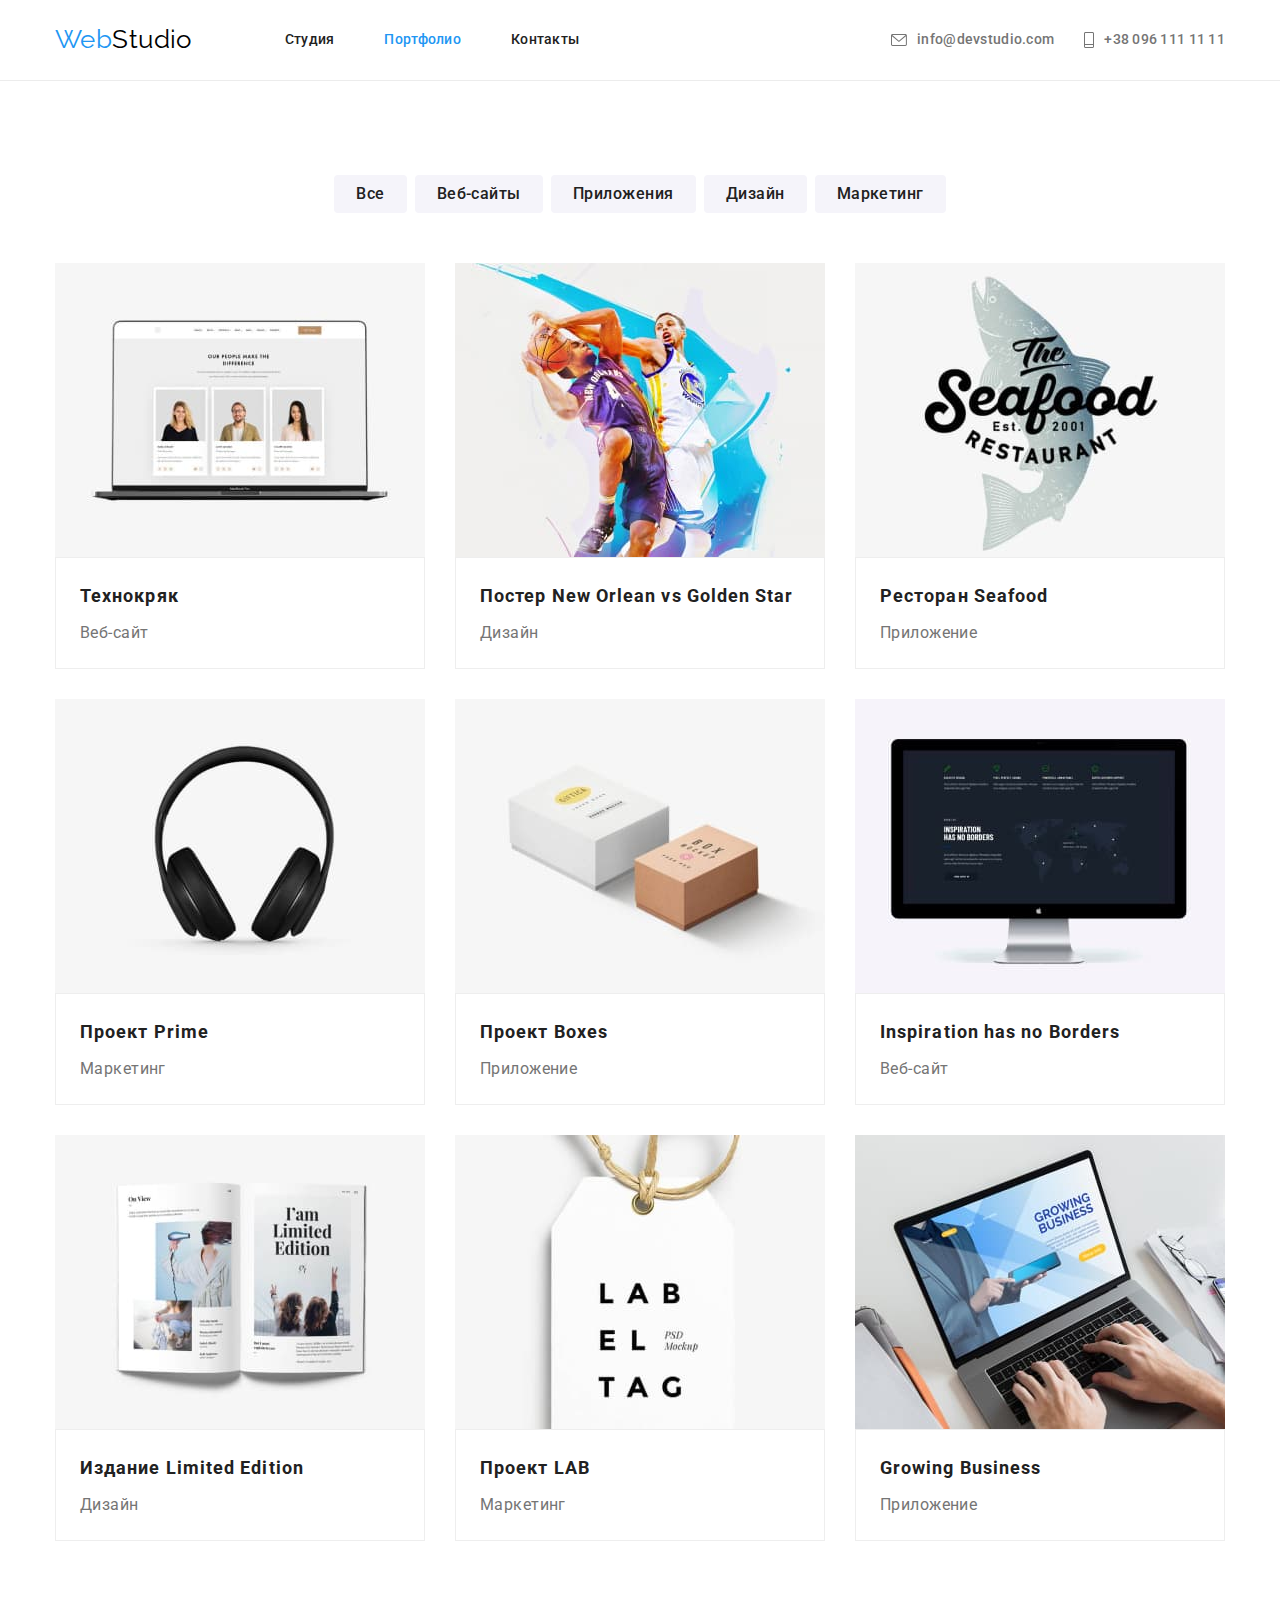
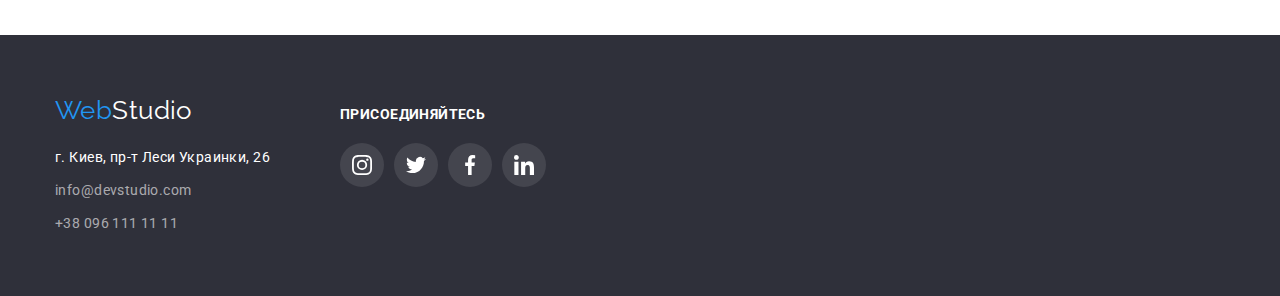
==== portfolio.html @ 13ee83a4 "copied project 4" ====
<!DOCTYPE html>
<html lang="ru">

<head>
    <meta charset="UTF-8">
    <meta http-equiv="X-UA-Compatible" content="IE=edge">
    <meta name="viewport" content="width=device-width, initial-scale=1.0">
    <title>Portfolio</title>
    <style>
        @import url('https://fonts.googleapis.com/css2?family=Raleway:wght@700&family=Roboto:wght@400;500;700;900&display=swap');
    </style>
    <link rel="stylesheet" href="https://cdnjs.cloudflare.com/ajax/libs/modern-normalize/1.1.0/modern-normalize.min.css">
    <link rel="stylesheet" href="./css/styles.css">
</head>

<body>
    <!-- Заголовок-->
    <header class="header">
        <div class="container header-container">
            <nav class="nav">
                <div class="logo-link">
                    <a class="link logo" href="./index.html"> Web<span class="logo-black">Studio</span></a>
                </div>
                <ul class="list header-pages">
                    <li class="item"> <a class="link" href="./index.html">Студия</a> </li>
                    <li class="item"> <a class="link active-page" href="./portfolio.html">Портфолио</a> </li>
                    <li class="item"> <a class="link" href="#">Контакты</a> </li>
                </ul>
            </nav>
            <ul class="list header-contacts">
                <li class="item"> <a class="link" href="mailto:info@devstudio.com">
                    <svg class="icon-contacts" width="16" height="12"><use href="./image/symbol-defs.svg#icon-envelope"></use>
                    </svg>info@devstudio.com</a></li>
                <li class="item"> <a class="link" href="tel:+380961111111">
                    <svg class="icon-contacts" width="10" height="16"><use href="./image/symbol-defs.svg#icon-phone"></use></svg>
                    +38 096 111 11 11</a> </li>
            </ul>
        </div>
    </header>

    <!-- Фильтр услуг -->
    <main>
        <section class="section">            
            <div class="container">
                <h1 class="visually-hidden">Фильтр услуг</h1>
                <ul class="list button-set">
                    <li class="item"><button type="button" class="button button-portfolio">Все</button></li>
                    <li class="item"><button type="button" class="button button-portfolio">Веб-сайты</button></li>
                    <li class="item"><button type="button" class="button button-portfolio">Приложения</button></li>
                    <li class="item"><button type="button" class="button button-portfolio">Дизайн</button></li>
                    <li class="item"><button type="button" class="button button-portfolio">Маркетинг</button></li>
                </ul>
                <ul class="list service-list card-set">
                    <li class="item">
                        <a class="link service-link" href="#" target="_blank" rel="noopener noreferrer nofollow">
                            <img src="./image/portfolio/2_1.jpg" alt="Веб-сайт Технокряк" width="370" height="294">
                            <div class="border-card">
                                <h2 class="service-title">Технокряк</h2>
                                <p class="service-description">Веб-сайт</p>
                            </div>
                        </a>
                    </li>
                    <li class="item">
                        <a class="link service-link" href="#" target="_blank" rel="noopener noreferrer nofollow">
                            <img src="./image/portfolio/2_2.jpg" alt="Дизайн постера" width="370" height="294">
                            <div class="border-card">
                                <h2 class="service-title">Постер New Orlean vs Golden Star</h2>
                                <p class="service-description">Дизайн</p>
                            </div>
                        </a>
                    </li>
                    <li class="item">
                        <a class="link service-link" href="#" target="_blank" rel="noopener noreferrer nofollow">
                            <img src="./image/portfolio/2_3.jpg" alt="Приложение Seafood" width="370" height="294">
                            <div class="border-card">
                                <h2 class="service-title">Ресторан Seafood</h2>
                                <p class="service-description">Приложение</p>
                            </div>
                        </a>
                    </li>
                    <li class="item">
                        <a class="link service-link" href="#" target="_blank" rel="noopener noreferrer nofollow">
                            <img src="./image/portfolio/2_4.jpg" alt="Проект Prime" width="370" height="294">
                            <div class="border-card">
                                <h2 class="service-title">Проект Prime</h2>
                                <p class="service-description">Маркетинг</p>
                            </div>
                        </a>
                    </li>
                    <li class="item">
                        <a class="link service-link" href="#" target="_blank" rel="noopener noreferrer nofollow">
                            <img src="./image/portfolio/2_5.jpg" alt="Приложение Boxes" width="370" height="294">
                            <div class="border-card">
                                <h2 class="service-title">Проект Boxes</h2>
                                <p class="service-description">Приложение</p>
                            </div>
                        </a>
                    </li>
                    <li class="item">
                        <a class="link service-link" href="#" target="_blank" rel="noopener noreferrer nofollow">
                            <img src="./image/portfolio/2_6.jpg" alt="Веб-сайт Inspiration has no Borders" width="370" height="294">
                            <div class="border-card">
                                <h2 class="service-title">Inspiration has no Borders</h2>
                                <p class="service-description">Веб-сайт</p>
                            </div>
                        </a>
                    </li>
                    <li class="item">
                        <a class="link service-link" href="#" target="_blank" rel="noopener noreferrer nofollow">
                            <img src="./image/portfolio/2_7.jpg" alt="Дизайн издания Limited Edition" width="370" height="294">
                            <div class="border-card">
                                <h2 class="service-title">Издание Limited Edition</h2>
                                <p class="service-description">Дизайн</p>
                            </div>
                        </a>
                    </li>
                    <li class="item">
                        <a class="link service-link" href="#" target="_blank" rel="noopener noreferrer nofollow">
                            <img src="./image/portfolio/2_8.jpg" alt="Проект LAB" width="370" height="294">
                            <div class="border-card">
                                <h2 class="service-title">Проект LAB</h2>
                                <p class="service-description">Маркетинг</p>
                            </div>
                        </a>
                    </li>
                    <li class="item">
                        <a class="link service-link" href="#" target="_blank" rel="noopener noreferrer nofollow">
                            <img src="./image/portfolio/2_9.jpg" alt="Приложениее Growing Business" width="370" height="294">
                            <div class="border-card">
                                <h2 class="service-title">Growing Business</h2>
                                <p class="service-description">Приложение</p>
                            </div>
                        </a>
                    </li>
                </ul>
            </div>
        </section>
    </main>

    <!-- Футер -->
    <footer class="footer">
        <div class="container">
            <div class="footer-item">
                <a class="link logo" href="./index.html">Web<span class="logo-white">Studio</span></a>
                <address>
                    <ul class="list">
                        <li class="item"> <a class="footer-contacts link" href="https://goo.gl/maps/w4182wPYShXfGa5f7"
                                target="_blank" rel="noopener noreferrer nofollow"> г. Киев, пр-т Леси Украинки, 26 </a></li>
                        <li class="item"> <a class="footer-contacts link"
                                href="mailto:info@devstudio.com">info@devstudio.com</a></li>
                        <li class="item"> <a class="footer-contacts link" href="tel:+380961111111">+38 096 111 11 11</a></li>
                    </ul>
                </address>
            </div>
            <div class="footer-item">
                <p class="join">присоединяйтесь</p>
                <ul class="list footer-icon-set icon-set">
                    <li class="icon-item"><a class="link" href="https://www.instagram.com/" target="_blank" rel="noopener noreferrer nofollow">
                        <svg class="icon" width="20" height="20">
                            <use href="./image/symbol-defs.svg#icon-instagram"></use>
                        </svg>
                    </a></li>
                    <li class="icon-item"><a class="link" href="https://twitter.com/" target="_blank" rel="noopener noreferrer nofollow">
                        <svg class="icon" width="20" height="20">
                            <use href="./image/symbol-defs.svg#icon-twitter"></use>
                        </svg>
                    </a></li>
                    <li class="icon-item"><a class="link" href="https://www.facebook.com/" target="_blank" rel="noopener noreferrer nofollow">
                        <svg class="icon" width="20" height="20">
                            <use href="./image/symbol-defs.svg#icon-facebook"></use>
                        </svg>
                    </a></li>
                    <li class="icon-item"><a class="link" href="https://www.linkedin.com/" target="_blank" rel="noopener noreferrer nofollow">
                        <svg class="icon" width="20" height="20">
                            <use href="./image/symbol-defs.svg#icon-linkedin"></use>
                        </svg>
                    </a></li>
                    
                </ul>
            </div>
        </div>
    </footer>
</body>

</html>
---- css/styles.css ----
:root {
    --logo-black: #000000;
    --logo-white: #FFFFFF;
    --main-text-color: #757575;
    --secondary-text-color: #2196F3;
    --header-text-color: #212121;
    --hero-footer-color: #2F303A;
    --secondary-color: #F5F4FA;
    --footer-contacts-color: rgba(255, 255, 255, 0.6);
    --border-color: #EEEEEE;
    --header-border-color: #ECECEC;
    --hero-overlay: rgba(47, 48, 58, 0.4);
    --icon-grey: #AFB1B8;
    --footer-join-icon: rgba(255, 255, 255, 0.1);
}
body {
    font-family: 'Roboto', sans-serif;
    font-size: 14px;
    line-height: 1.71;    
    letter-spacing: 0.03em;
    color: var(--main-text-color);
}
.section-title {
    color: var(--header-text-color);
    font-size: 36px;
    line-height: 1.16;
    margin-bottom: 50px;
    text-align: center;
}
.link {    
    text-decoration: none;
    color: inherit;    
}
.list {
    list-style: none;
}
.button {
    font-family: inherit;
    cursor: pointer;
    border-radius: 4px;
    border: transparent;
}
.visually-hidden {
    position: absolute !important;
    clip: rect(1px 1px 1px 1px);
    /* IE6, IE7 */    
    padding: 0 !important;
    border: 0 !important;
    height: 1px !important;
    width: 1px !important;
    overflow: hidden;
}
h1, h2, h3, p, ul {
    margin-top: 0;
    margin-bottom: 0;
}
ul {
    padding-left: 0;
}
.container {
    width: 1200px;
    margin-left: auto;
    margin-right: auto;
    padding-left: 15px;
    padding-right: 15px;
}
.section {
    padding-top: 94px;
    padding-bottom: 94px;
}
img {
    display: block;
}
.card-set {
    display: flex;
    flex-wrap: wrap;
    margin-left: -30px;
    margin-top: -30px;
}
.card-set .item {
    margin-left: 30px;
    margin-top: 30px;
}
.icon-set {
    display: flex;
    flex-wrap: wrap;
    margin-left: -10px;
    margin-top: -10px;
}
.icon-set .icon-item {
    margin-left: 10px;
    margin-top: 10px;
}
svg {
    display: block;
}



/* ----------MAIN PAGE---------- */
/* Header */
.logo {
    font-family: 'Raleway', sans-serif;
    font-size: 26px;
    line-height: 1.2;
    color: var(--secondary-text-color);
}
.logo-black {
    color: var(--logo-black);
}
.header-pages .link {
    color: var(--header-text-color);
    padding-top: 32px;
    padding-bottom: 32px;
}
.header-pages .link,
.header-contacts .link {
    font-weight: 500;
    line-height: 1.14;
    letter-spacing: 0.02em;
}
.header-pages .link:hover,
.header-pages .link:focus {
    color: var(--secondary-text-color);
}
.header-contacts .link:hover,
.header-contacts .link:focus {
    color: var(--secondary-text-color);
    fill: var(--secondary-text-color);
}
.header-pages .active-page {
    color: var(--secondary-text-color);
}
.header-pages {
    display: flex;
    margin-left: 93px;
}
.header-pages .item:not(:last-child) {
    margin-right: 50px;
}
.header-contacts {
    display: flex;
    margin-left: auto;
}
.header-contacts .item {
    margin-right: 30px;
}
.header-contacts .item:last-child {
    margin-right: 0;
}
.header-container .link {
    display: block;
}
.header-container, .nav {
    display: flex;
    align-items: center;    
}    
.header {
    border-bottom: 1px solid var(--header-border-color);
}
.header-contacts .link {
    display: flex;
    align-items: center;
}
.icon-contacts {
    margin-right: 10px;
    fill: currentColor;
}
/* Header */



/* 1 секция HERO */
.hero {
    background-color: var(--hero-footer-color);
    padding-top: 200px;
    padding-bottom: 200px;
    text-align: center;
}
.hero-title {
    color: var(--logo-white);
    font-weight: 900;
    font-size: 44px;
    line-height: 1.36;
    letter-spacing: 0.06em;
    text-transform: uppercase;
    width: 696px;
    margin-left: auto;
    margin-right: auto;
    margin-bottom: 30px;    
}
.hero-button {    
    padding: 10px 32px;    
    background-color: var(--secondary-text-color);
    color: var(--logo-white);
    font-weight: 700;
    font-size: 16px;
    line-height: 1.88;
    letter-spacing: 0.06em;
    box-shadow: 0px 4px 4px rgba(0, 0, 0, 0.15);
} 
.hero-button:hover,
.hero-button:focus {
    background: #188CE8;
}
.overlay {
    max-width: 1600px;
    margin-left: auto;
    margin-right: auto;    
    background-image: linear-gradient(to right, var(--hero-overlay),var(--hero-overlay)), url(../image/hero-photo.jpg);    
    background-repeat: no-repeat;
    background-position: center;
    background-size: cover;
}
/* 1 секция */



/* 2 секция */
.benefits-title {
    color: var(--header-text-color);
    font-size: 14px;
    line-height: 1.14;
    text-transform: uppercase;
    margin-bottom: 10px;
}
.benefits {
    padding-bottom: 0;
}
.benefits-list .item {
    flex-basis: calc(100% / 4 - 30px);
}
.benefits-icon {
    height: 120px;
    background-color: var(--secondary-color);
    border-radius: 4px;
    padding-top: 25px;
    padding-bottom: 25px;
    margin-bottom: 30px;
}
.benefits-icon .icon {
    margin-left: auto;;
    margin-right: auto;
}
/* 2 секция */



/* 3 секция */
.examples-list .item {
    flex-basis: calc(100% /3 - 30px);
}
/* 3 секция */



/* 4 секция */
.team {
    background-color: var(--secondary-color);
}
.team-content {
    padding: 30px;
}
.team-member {
    color: var(--header-text-color);
    font-weight: 500;
    font-size: 16px;
    line-height: 1.18;
    margin-bottom: 10px;
}
.team-job {    
    font-size: 16px;
    line-height: 1.18;
    margin-bottom: 16px;
}
.team-list .item {
    background: var(--logo-white);
    box-shadow: 0px 1px 3px rgba(0, 0, 0, 0.12),
    0px 1px 1px rgba(0, 0, 0, 0.14),
    0px 2px 1px rgba(0, 0, 0, 0.2);
    border-radius: 0px 0px 4px 4px;
    text-align: center;
    flex-basis: calc(100% / 4 - 30px);
}
.team-content .icon-item {
    border-radius: 50%;
    flex-basis: calc(100% / 4 - 10px);
}
.icon-set .link {
    display: flex;
    width: 44px;
    height: 44px;
    border-radius: 50%;
    align-items: center;
    justify-content: center;
}
.team-content .icon-set .link {
    fill: var(--icon-grey);
}
.icon-set .icon {
    margin-left: auto;
    margin-right: auto;
}
.icon-set .link:hover,
.icon-set .link:focus {
    fill: var(--logo-white);
    background-color: var(--secondary-text-color);
}
/* 4 секция */



/* 5 секция */
/* Клиенты */
.client-icon-item .link {
    height: 92px;
    display: flex;
    align-items: center;
    justify-content: center;
    border: 1px solid var(--icon-grey);
    border-radius: 4px;
    fill: var(--icon-grey);
    
}
.card-set .client-icon-item {
    flex-basis: calc(100% / 6 - 30px);
}
.client-icon-item .link:hover,
.client-icon-item .link:focus {
    border: 1px solid var(--secondary-text-color);
    fill: var(--secondary-text-color);
}
/* 5 секция */



/* Footer */
address {
    font-style: inherit;
}
.footer {
    background-color: var(--hero-footer-color);
    padding-top: 60px;
    padding-bottom: 60px;
}
.footer .logo {
    display: block;
    margin-bottom: 20px;
}
.logo-white {
    color: var(--logo-white);
}
.footer-contacts[target="_blank"] {
    color: var(--logo-white);
}
.footer .item:not(:last-child) {
    margin-bottom: 9px;
}
.footer-contacts {
    color: var(--footer-contacts-color);
    display: block;
}
.footer-contacts:hover,
.footer-contacts:focus {
    color: var(--secondary-text-color);
}
.footer-navigation {
    display: flex;
}
.join  {
    font-weight: 700;
    font-size: 14px;
    line-height: 1.14;
    text-transform: uppercase;
    color: var(--logo-white);
    margin-bottom: 20px;
}
.footer-item:not(:last-child) {
    margin-right: 70px;
}    
.footer-item:last-child {
    width: 206px;
}
.footer-icon-set .link {
    background-color: var(--footer-join-icon);
    fill: var(--logo-white);
}
.footer-icon-set .icon-item {
    flex-basis: calc(100% / 4 - 10px);
}
.footer .container {
    display: flex;
    align-items: baseline;
}
/* Footer */
/* ----------MAIN PAGE---------- */



/* ----------PORTFOLIO---------- */
/* Фильтр услуг */
.button-portfolio {
    background-color: var(--secondary-color);
    color: var(--header-text-color);
    font-weight: 500;
    font-size: 16px;
    line-height: 1.62;
    letter-spacing: 0.03em;
    padding: 6px 22px;
}
.button-portfolio:hover,
.button-portfolio:focus {
    background-color: var(--secondary-text-color);
    color: var(--logo-white);
    box-shadow: 0px 3px 1px rgba(0, 0, 0, 0.1),
    0px 1px 2px rgba(0, 0, 0, 0.08),
    0px 2px 2px rgba(0, 0, 0, 0.12);
}
.button-set {
    display: flex;
    justify-content: center;
    margin-bottom: 50px;
}
.button-set .item + .item {
    margin-left: 8px;
}
/* Фильтр услуг */



/* Примеры услуг */
.service-title {
    color: var(--header-text-color);
    font-size: 18px;
    line-height: 2;
    letter-spacing: 0.06em;
    margin-bottom: 4px;
}
.service-description {
    font-size: 16px;
    line-height: 1.88;
}
.border-card {
    border: 1px solid var(--border-color);
    padding: 20px 24px;
}
.service-link {
    display: flex;
    flex-direction: column;
}
.service-link:hover,
.service-link:focus {
    box-shadow: 0px 1px 1px rgba(0, 0, 0, 0.12),
    0px 4px 4px rgba(0, 0, 0, 0.06),
    1px 4px 6px rgba(0, 0, 0, 0.16);
}
.service-list .item {
    flex-basis: calc(100% / 3 - 30px);
}
/* Примеры услуг */
/* ----------PORTFOLIO---------- */
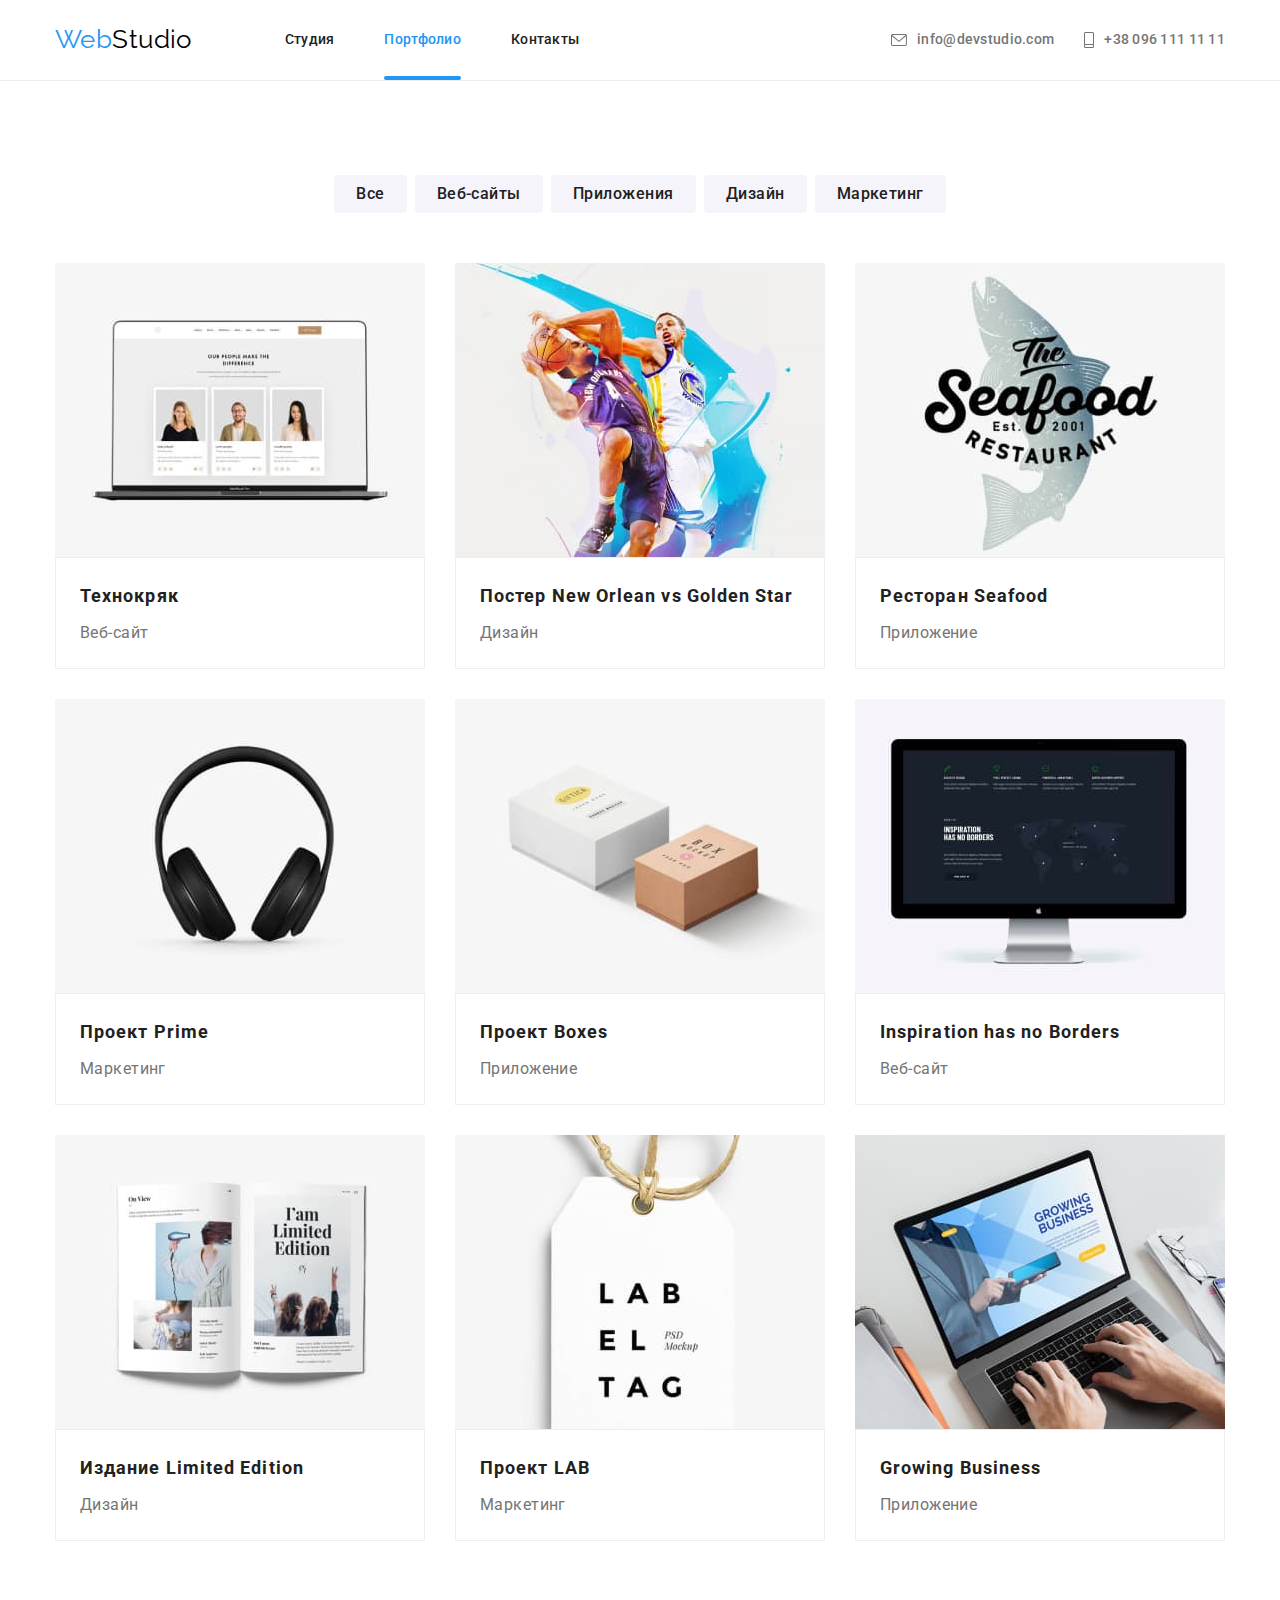
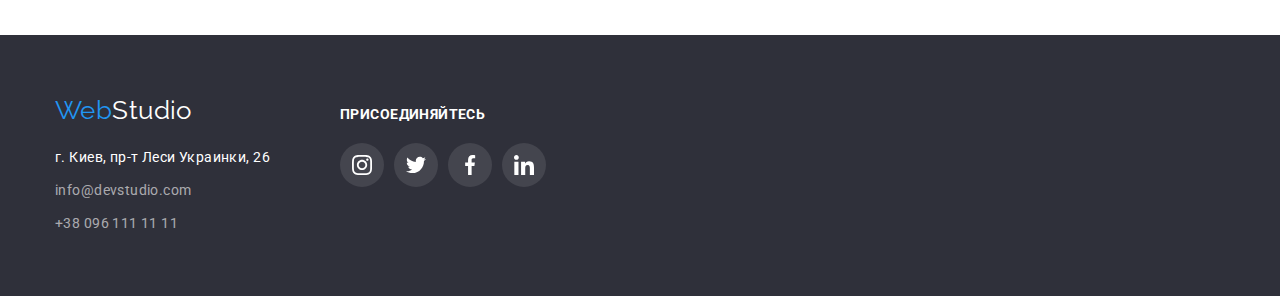
==== commit a75158ab: "first part" ====
--- a/portfolio.html
+++ b/portfolio.html
@@ -53,79 +53,132 @@
                 <ul class="list service-list card-set">
                     <li class="item">
                         <a class="link service-link" href="#" target="_blank" rel="noopener noreferrer nofollow">
-                            <img src="./image/portfolio/2_1.jpg" alt="Веб-сайт Технокряк" width="370" height="294">
+                            <div class="service-thumb">
+                                <img src="./image/portfolio/2_1.jpg" alt="Веб-сайт Технокряк" width="370" height="294">
+                                <div class="thumb">
+                                    <p class="service-thumb-description">Ресурс предлагает комплексные предложения с разным уровнем функционала и сервисов. Все это позволит посетителю получить исчерпывающие сведения о компании или частном лице.</p>
+                                </div>
+                            </div>
                             <div class="border-card">
                                 <h2 class="service-title">Технокряк</h2>
                                 <p class="service-description">Веб-сайт</p>
                             </div>
                         </a>
                     </li>
-                    <li class="item">
-                        <a class="link service-link" href="#" target="_blank" rel="noopener noreferrer nofollow">
-                            <img src="./image/portfolio/2_2.jpg" alt="Дизайн постера" width="370" height="294">
+
+                    <li class="item">
+                        <a class="link service-link" href="#" target="_blank" rel="noopener noreferrer nofollow">
+                            <div class="service-thumb">
+                                <img src="./image/portfolio/2_2.jpg" alt="Дизайн постера" width="370" height="294">
+                                <div class="thumb">
+                                    <p class="service-thumb-description">Ресурс предлагает комплексные предложения с разным уровнем функционала и сервисов. Все это позволит посетителю получить исчерпывающие сведения о компании или частном лице.</p>
+                                </div>
+                            </div>                            
                             <div class="border-card">
                                 <h2 class="service-title">Постер New Orlean vs Golden Star</h2>
                                 <p class="service-description">Дизайн</p>
                             </div>
                         </a>
                     </li>
-                    <li class="item">
-                        <a class="link service-link" href="#" target="_blank" rel="noopener noreferrer nofollow">
-                            <img src="./image/portfolio/2_3.jpg" alt="Приложение Seafood" width="370" height="294">
+
+                    <li class="item">
+                        <a class="link service-link" href="#" target="_blank" rel="noopener noreferrer nofollow">
+                            <div class="service-thumb">
+                                <img src="./image/portfolio/2_3.jpg" alt="Приложение Seafood" width="370" height="294">
+                                <div class="thumb">
+                                    <p class="service-thumb-description">Ресурс предлагает комплексные предложения с разным уровнем функционала и сервисов. Все это позволит посетителю получить исчерпывающие сведения о компании или частном лице.</p>
+                                </div>
+                            </div>                            
                             <div class="border-card">
                                 <h2 class="service-title">Ресторан Seafood</h2>
                                 <p class="service-description">Приложение</p>
                             </div>
                         </a>
                     </li>
-                    <li class="item">
-                        <a class="link service-link" href="#" target="_blank" rel="noopener noreferrer nofollow">
-                            <img src="./image/portfolio/2_4.jpg" alt="Проект Prime" width="370" height="294">
+
+                    <li class="item">
+                        <a class="link service-link" href="#" target="_blank" rel="noopener noreferrer nofollow">
+                            <div class="service-thumb">
+                                <img src="./image/portfolio/2_4.jpg" alt="Проект Prime" width="370" height="294">
+                                <div class="thumb">
+                                    <p class="service-thumb-description">Ресурс предлагает комплексные предложения с разным уровнем функционала и сервисов. Все это позволит посетителю получить исчерпывающие сведения о компании или частном лице.</p>
+                                </div>
+                            </div>                            
                             <div class="border-card">
                                 <h2 class="service-title">Проект Prime</h2>
                                 <p class="service-description">Маркетинг</p>
                             </div>
                         </a>
                     </li>
-                    <li class="item">
-                        <a class="link service-link" href="#" target="_blank" rel="noopener noreferrer nofollow">
-                            <img src="./image/portfolio/2_5.jpg" alt="Приложение Boxes" width="370" height="294">
+
+                    <li class="item">
+                        <a class="link service-link" href="#" target="_blank" rel="noopener noreferrer nofollow">
+                            <div class="service-thumb">
+                                <img src="./image/portfolio/2_5.jpg" alt="Приложение Boxes" width="370" height="294">
+                                <div class="thumb">
+                                    <p class="service-thumb-description">Ресурс предлагает комплексные предложения с разным уровнем функционала и сервисов. Все это позволит посетителю получить исчерпывающие сведения о компании или частном лице.</p>
+                                </div>
+                            </div>                            
                             <div class="border-card">
                                 <h2 class="service-title">Проект Boxes</h2>
                                 <p class="service-description">Приложение</p>
                             </div>
                         </a>
                     </li>
-                    <li class="item">
-                        <a class="link service-link" href="#" target="_blank" rel="noopener noreferrer nofollow">
-                            <img src="./image/portfolio/2_6.jpg" alt="Веб-сайт Inspiration has no Borders" width="370" height="294">
+
+                    <li class="item">
+                        <a class="link service-link" href="#" target="_blank" rel="noopener noreferrer nofollow">
+                            <div class="service-thumb">
+                                <img src="./image/portfolio/2_6.jpg" alt="Веб-сайт Inspiration has no Borders" width="370" height="294">
+                                <div class="thumb">
+                                    <p class="service-thumb-description">Ресурс предлагает комплексные предложения с разным уровнем функционала и сервисов. Все это позволит посетителю получить исчерпывающие сведения о компании или частном лице.</p>
+                                </div>
+                            </div>                            
                             <div class="border-card">
                                 <h2 class="service-title">Inspiration has no Borders</h2>
                                 <p class="service-description">Веб-сайт</p>
                             </div>
                         </a>
                     </li>
-                    <li class="item">
-                        <a class="link service-link" href="#" target="_blank" rel="noopener noreferrer nofollow">
-                            <img src="./image/portfolio/2_7.jpg" alt="Дизайн издания Limited Edition" width="370" height="294">
+
+                    <li class="item">
+                        <a class="link service-link" href="#" target="_blank" rel="noopener noreferrer nofollow">
+                            <div class="service-thumb">
+                                <img src="./image/portfolio/2_7.jpg" alt="Дизайн издания Limited Edition" width="370" height="294">
+                                <div class="thumb">
+                                    <p class="service-thumb-description">Ресурс предлагает комплексные предложения с разным уровнем функционала и сервисов. Все это позволит посетителю получить исчерпывающие сведения о компании или частном лице.</p>
+                                </div>
+                            </div>                            
                             <div class="border-card">
                                 <h2 class="service-title">Издание Limited Edition</h2>
                                 <p class="service-description">Дизайн</p>
                             </div>
                         </a>
                     </li>
-                    <li class="item">
-                        <a class="link service-link" href="#" target="_blank" rel="noopener noreferrer nofollow">
-                            <img src="./image/portfolio/2_8.jpg" alt="Проект LAB" width="370" height="294">
+
+                    <li class="item">
+                        <a class="link service-link" href="#" target="_blank" rel="noopener noreferrer nofollow">
+                            <div class="service-thumb">
+                                <img src="./image/portfolio/2_8.jpg" alt="Проект LAB" width="370" height="294">
+                                <div class="thumb">
+                                    <p class="service-thumb-description">Ресурс предлагает комплексные предложения с разным уровнем функционала и сервисов. Все это позволит посетителю получить исчерпывающие сведения о компании или частном лице.</p>
+                                </div>
+                            </div>                            
                             <div class="border-card">
                                 <h2 class="service-title">Проект LAB</h2>
                                 <p class="service-description">Маркетинг</p>
                             </div>
                         </a>
                     </li>
-                    <li class="item">
-                        <a class="link service-link" href="#" target="_blank" rel="noopener noreferrer nofollow">
-                            <img src="./image/portfolio/2_9.jpg" alt="Приложениее Growing Business" width="370" height="294">
+
+                    <li class="item">
+                        <a class="link service-link" href="#" target="_blank" rel="noopener noreferrer nofollow">
+                            <div class="service-thumb">
+                                <img src="./image/portfolio/2_9.jpg" alt="Приложениее Growing Business" width="370" height="294">
+                                <div class="thumb">
+                                    <p class="service-thumb-description">Ресурс предлагает комплексные предложения с разным уровнем функционала и сервисов. Все это позволит посетителю получить исчерпывающие сведения о компании или частном лице.</p>
+                                </div>
+                            </div>                            
                             <div class="border-card">
                                 <h2 class="service-title">Growing Business</h2>
                                 <p class="service-description">Приложение</p>
--- a/css/styles.css
+++ b/css/styles.css
@@ -12,6 +12,10 @@
     --hero-overlay: rgba(47, 48, 58, 0.4);
     --icon-grey: #AFB1B8;
     --footer-join-icon: rgba(255, 255, 255, 0.1);
+    --examples-background: rgba(47, 48, 58, 0.8);
+    --thumb-background: rgba(33, 150, 243, 0.9);
+    --modal-background: rgba(0, 0, 0, 0.2);
+    --modal-shadow: 0px 1px 3px rgba(0, 0, 0, 0.12), 0px 1px 1px rgba(0, 0, 0, 0.14), 0px 2px 1px rgba(0, 0, 0, 0.2);    
 }
 body {
     font-family: 'Roboto', sans-serif;
@@ -98,6 +102,49 @@
 
 
 /* ----------MAIN PAGE---------- */
+/* Modal */
+.backdrop {
+    position: fixed;
+    left: 0;
+    right: 0;
+    width: 100%;
+    height: 100%;
+    background-color: var(--modal-background);
+}
+.backdrop.is-hidden {
+    visibility: hidden;
+    opacity: 0;
+    pointer-events: none;
+}
+.modal {
+    position: absolute;
+    transform: translate(-50%, -50%);
+    width: 528px;
+    height: 581px;
+    left: 50%;
+    top: 50%;
+    border-radius: 4px;
+    background-color: var(--logo-white);
+    box-shadow: var(--modal-shadow);
+}
+.close-button {
+    position: absolute;
+    right: 8px;
+    top: 8px;
+    width: 30px;
+    height: 30px;
+    border-radius: 50%;
+    display: flex;
+    justify-content: center;
+    align-items: center;
+    cursor: pointer;
+    border: 1px solid rgba(0, 0, 0, 0.1);
+    background-color: var(--logo-white);
+}
+/* Modal */
+
+
+
 /* Header */
 .logo {
     font-family: 'Raleway', sans-serif;
@@ -119,6 +166,9 @@
     line-height: 1.14;
     letter-spacing: 0.02em;
 }
+.header-pages .link {
+    position: relative;
+}
 .header-pages .link:hover,
 .header-pages .link:focus {
     color: var(--secondary-text-color);
@@ -130,6 +180,16 @@
 }
 .header-pages .active-page {
     color: var(--secondary-text-color);
+}
+.header-pages .active-page::after {
+    position: absolute;
+    display: block;
+    bottom: 0;
+    content: "";
+    width: 100%;
+    height: 4px;
+    border-radius: 2px;
+    background-color: var(--secondary-text-color);
 }
 .header-pages {
     display: flex;
@@ -248,7 +308,25 @@
 
 /* 3 секция */
 .examples-list .item {
+    position: relative;
     flex-basis: calc(100% /3 - 30px);
+}
+.examples {
+    position: absolute;
+    bottom: 0;
+    width: 100%;
+    height: 70px;
+    display: flex;
+    justify-content: center;
+    align-items: center;
+    background-color: var(--examples-background);
+    
+}
+.examples-title {
+    font-size: 14px;
+    line-height: 1.14;
+    text-transform: uppercase;
+    color: var(--logo-white);
 }
 /* 3 секция */
 
@@ -452,10 +530,32 @@
 .service-link:focus {
     box-shadow: 0px 1px 1px rgba(0, 0, 0, 0.12),
     0px 4px 4px rgba(0, 0, 0, 0.06),
-    1px 4px 6px rgba(0, 0, 0, 0.16);
+    1px 4px 6px rgba(0, 0, 0, 0.16);    
+}
+.service-link:hover .thumb,
+.service-link:focus .thumb {
+    opacity: 1;
 }
 .service-list .item {
     flex-basis: calc(100% / 3 - 30px);
 }
+.service-thumb {
+    position: relative;
+}
+.service-thumb .thumb {
+    position: absolute;
+    width: 100%;
+    height: 100%;
+    top: 0;
+    padding: 63px 24px;
+    background-color: var(--thumb-background);
+    opacity: 0;
+}
+.service-thumb-description {
+    font-size: 18px;
+    line-height: 1.56;
+    letter-spacing: 0.03em;
+    color: var(--logo-white);
+}
 /* Примеры услуг */
 /* ----------PORTFOLIO---------- */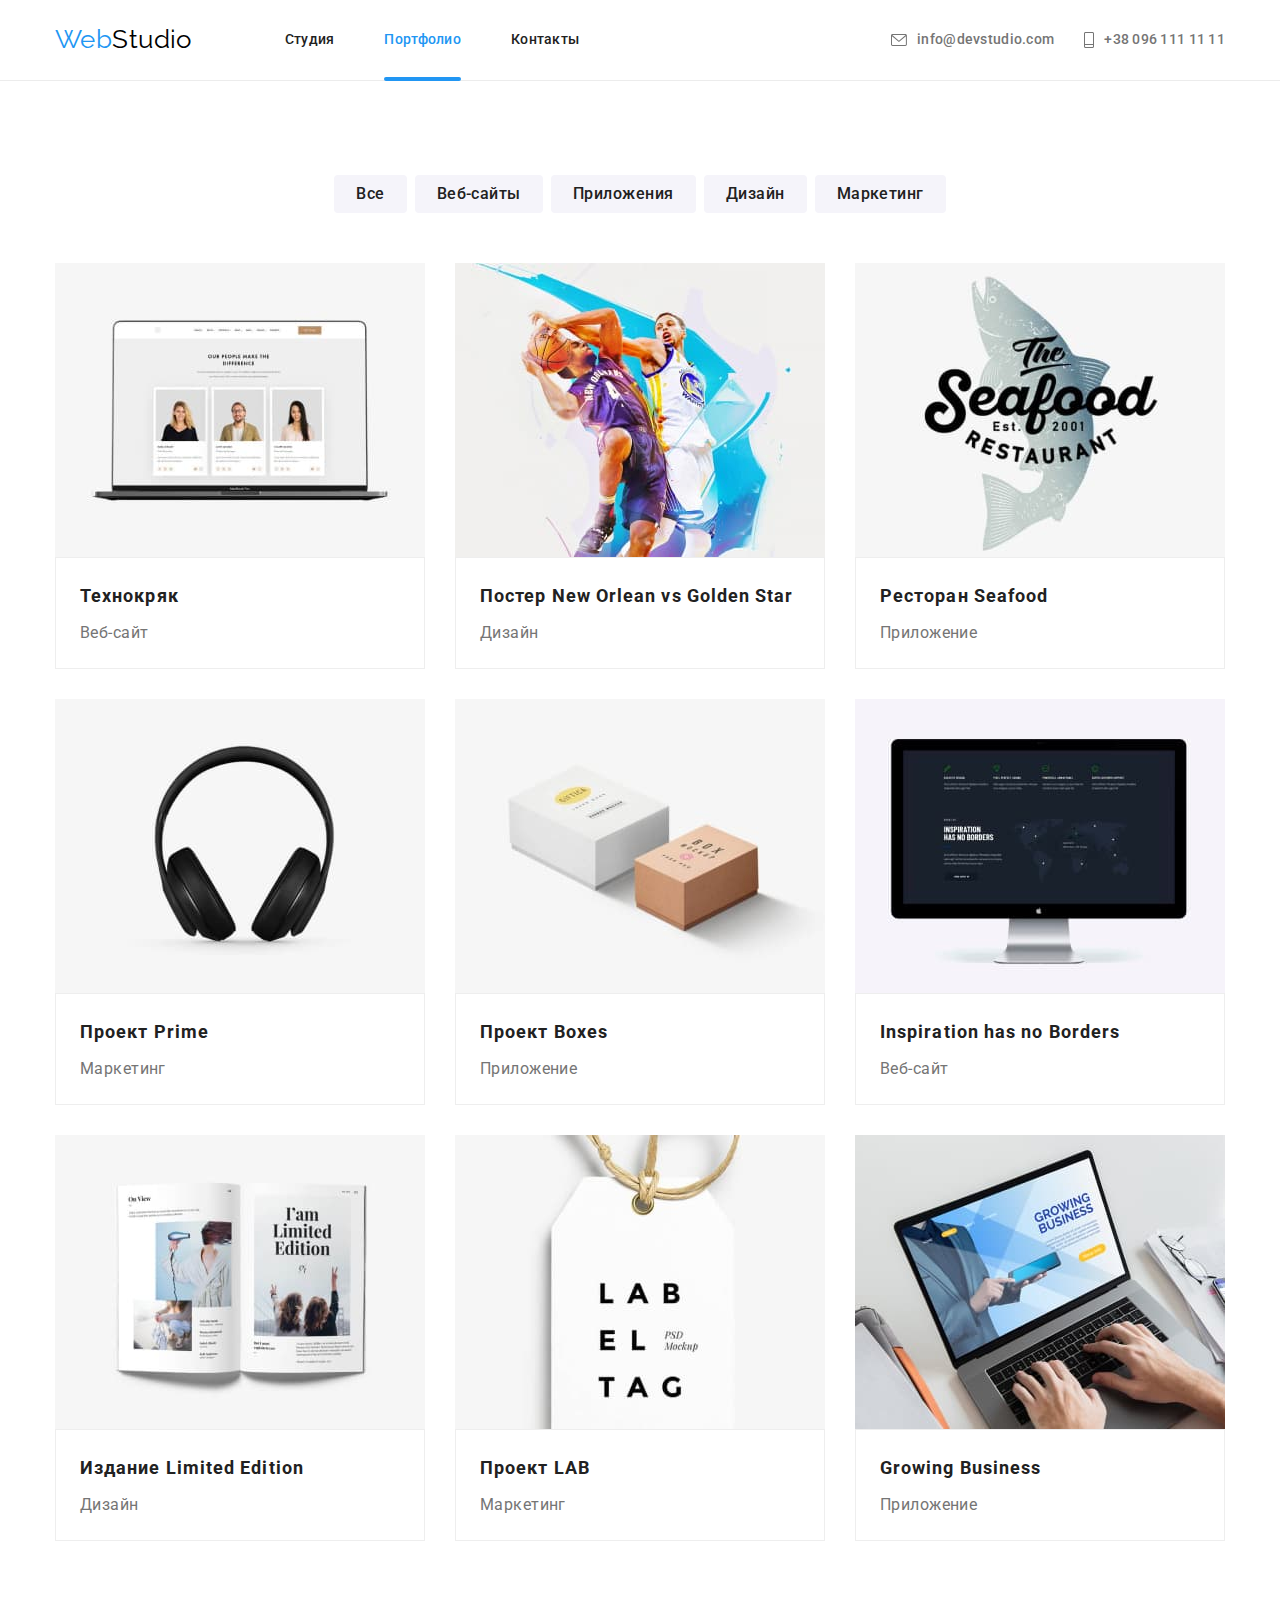
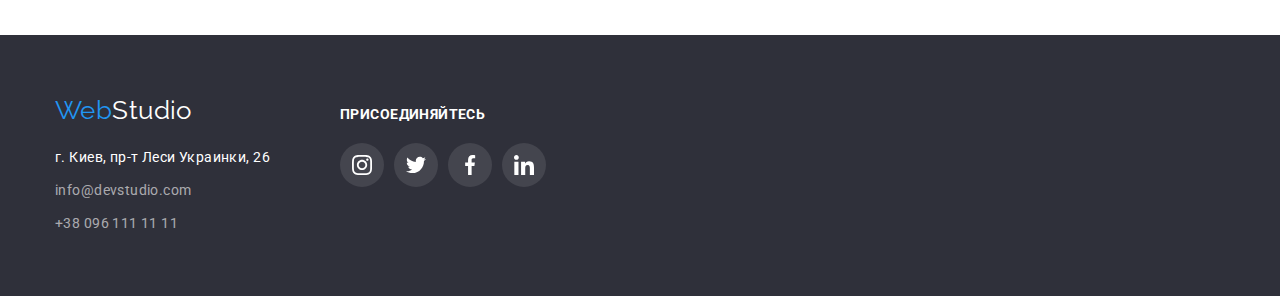
==== commit b811ce35: "робота над помилками" ====
--- a/portfolio.html
+++ b/portfolio.html
@@ -22,16 +22,16 @@
                     <a class="link logo" href="./index.html"> Web<span class="logo-black">Studio</span></a>
                 </div>
                 <ul class="list header-pages">
-                    <li class="item"> <a class="link" href="./index.html">Студия</a> </li>
-                    <li class="item"> <a class="link active-page" href="./portfolio.html">Портфолио</a> </li>
-                    <li class="item"> <a class="link" href="#">Контакты</a> </li>
+                    <li class="item"> <a class="link header-hover" href="./index.html">Студия</a> </li>
+                    <li class="item"> <a class="link active-page header-hover" href="./portfolio.html">Портфолио</a> </li>
+                    <li class="item"> <a class="link header-hover" href="#">Контакты</a> </li>
                 </ul>
             </nav>
             <ul class="list header-contacts">
-                <li class="item"> <a class="link" href="mailto:info@devstudio.com">
+                <li class="item"> <a class="link header-hover" href="mailto:info@devstudio.com">
                     <svg class="icon-contacts" width="16" height="12"><use href="./image/symbol-defs.svg#icon-envelope"></use>
                     </svg>info@devstudio.com</a></li>
-                <li class="item"> <a class="link" href="tel:+380961111111">
+                <li class="item"> <a class="link header-hover" href="tel:+380961111111">
                     <svg class="icon-contacts" width="10" height="16"><use href="./image/symbol-defs.svg#icon-phone"></use></svg>
                     +38 096 111 11 11</a> </li>
             </ul>
@@ -56,8 +56,9 @@
                             <div class="service-thumb">
                                 <img src="./image/portfolio/2_1.jpg" alt="Веб-сайт Технокряк" width="370" height="294">
                                 <div class="thumb">
-                                    <p class="service-thumb-description">Ресурс предлагает комплексные предложения с разным уровнем функционала и сервисов. Все это позволит посетителю получить исчерпывающие сведения о компании или частном лице.</p>
-                                </div>
+                                    <p class="service-thumb-description">Ресурс предлагает комплексные предложения с разным уровнем функционала и
+                                        сервисов. Все это позволит посетителю получить исчерпывающие сведения о компании или частном лице.</p>
+                                </div>                                
                             </div>
                             <div class="border-card">
                                 <h2 class="service-title">Технокряк</h2>
--- a/css/styles.css
+++ b/css/styles.css
@@ -15,7 +15,9 @@
     --examples-background: rgba(47, 48, 58, 0.8);
     --thumb-background: rgba(33, 150, 243, 0.9);
     --modal-background: rgba(0, 0, 0, 0.2);
-    --modal-shadow: 0px 1px 3px rgba(0, 0, 0, 0.12), 0px 1px 1px rgba(0, 0, 0, 0.14), 0px 2px 1px rgba(0, 0, 0, 0.2);    
+    --modal-shadow: 0px 1px 3px rgba(0, 0, 0, 0.12), 0px 1px 1px rgba(0, 0, 0, 0.14), 0px 2px 1px rgba(0, 0, 0, 0.2);
+    --cubic: cubic-bezier(0.4, 0, 0.2, 1);
+    --transition-time: 2500ms;
 }
 body {
     font-family: 'Roboto', sans-serif;
@@ -102,46 +104,7 @@
 
 
 /* ----------MAIN PAGE---------- */
-/* Modal */
-.backdrop {
-    position: fixed;
-    left: 0;
-    right: 0;
-    width: 100%;
-    height: 100%;
-    background-color: var(--modal-background);
-}
-.backdrop.is-hidden {
-    visibility: hidden;
-    opacity: 0;
-    pointer-events: none;
-}
-.modal {
-    position: absolute;
-    transform: translate(-50%, -50%);
-    width: 528px;
-    height: 581px;
-    left: 50%;
-    top: 50%;
-    border-radius: 4px;
-    background-color: var(--logo-white);
-    box-shadow: var(--modal-shadow);
-}
-.close-button {
-    position: absolute;
-    right: 8px;
-    top: 8px;
-    width: 30px;
-    height: 30px;
-    border-radius: 50%;
-    display: flex;
-    justify-content: center;
-    align-items: center;
-    cursor: pointer;
-    border: 1px solid rgba(0, 0, 0, 0.1);
-    background-color: var(--logo-white);
-}
-/* Modal */
+
 
 
 
@@ -158,25 +121,20 @@
 .header-pages .link {
     color: var(--header-text-color);
     padding-top: 32px;
-    padding-bottom: 32px;
-}
-.header-pages .link,
-.header-contacts .link {
+    padding-bottom: 32px;    
+}
+.header-hover {
     font-weight: 500;
     line-height: 1.14;
     letter-spacing: 0.02em;
+    transition: color var(--transition-time) var(--cubic);
 }
 .header-pages .link {
     position: relative;
 }
-.header-pages .link:hover,
-.header-pages .link:focus {
+.header-hover:hover,
+.header-hover:focus {
     color: var(--secondary-text-color);
-}
-.header-contacts .link:hover,
-.header-contacts .link:focus {
-    color: var(--secondary-text-color);
-    fill: var(--secondary-text-color);
 }
 .header-pages .active-page {
     color: var(--secondary-text-color);
@@ -184,7 +142,7 @@
 .header-pages .active-page::after {
     position: absolute;
     display: block;
-    bottom: 0;
+    bottom: -1px;
     content: "";
     width: 100%;
     height: 4px;
@@ -258,10 +216,13 @@
     line-height: 1.88;
     letter-spacing: 0.06em;
     box-shadow: 0px 4px 4px rgba(0, 0, 0, 0.15);
+
+    transition: background-color var(--transition-time) var(--cubic);
 } 
 .hero-button:hover,
 .hero-button:focus {
-    background: #188CE8;
+    background-color: #188CE8;
+    
 }
 .overlay {
     max-width: 1600px;
@@ -371,6 +332,7 @@
     border-radius: 50%;
     align-items: center;
     justify-content: center;
+    transition: fill var(--transition-time) var(--cubic), background-color var(--transition-time) var(--cubic);
 }
 .team-content .icon-set .link {
     fill: var(--icon-grey);
@@ -383,6 +345,7 @@
 .icon-set .link:focus {
     fill: var(--logo-white);
     background-color: var(--secondary-text-color);
+    
 }
 /* 4 секция */
 
@@ -398,6 +361,7 @@
     border: 1px solid var(--icon-grey);
     border-radius: 4px;
     fill: var(--icon-grey);
+    transition: fill var(--transition-time) var(--cubic), border var(--transition-time) var(--cubic);
     
 }
 .card-set .client-icon-item {
@@ -407,6 +371,7 @@
 .client-icon-item .link:focus {
     border: 1px solid var(--secondary-text-color);
     fill: var(--secondary-text-color);
+    
 }
 /* 5 секция */
 
@@ -436,7 +401,7 @@
 }
 .footer-contacts {
     color: var(--footer-contacts-color);
-    display: block;
+    transition: color var(--transition-time) var(--cubic);
 }
 .footer-contacts:hover,
 .footer-contacts:focus {
@@ -471,6 +436,57 @@
     align-items: baseline;
 }
 /* Footer */
+
+
+
+/* Modal */
+.backdrop {
+    position: fixed;
+    left: 0;
+    top: 0;
+    width: 100%;
+    height: 100%;
+    visibility: visible;
+    background-color: var(--modal-background);
+    transition: opacity var(--transition-time) var(--cubic), visibility var(--transition-time) var(--cubic);
+}
+.backdrop.is-hidden {
+    visibility: hidden;
+    opacity: 0;
+    pointer-events: none;
+}
+.modal {
+    position: absolute;    
+    transform: translate(-50%, -50%) scale(1);
+    width: 528px;
+    height: 581px;
+    left: 50%;
+    top: 50%;
+
+    transition: transform var(--transition-time) var(--cubic) var(--transition-time);
+
+    border-radius: 4px;
+    background-color: var(--logo-white);
+    box-shadow: var(--modal-shadow);
+}
+.backdrop.is-hidden .modal {
+    transform: translate(-50%, -50%) scale(1.2);
+}
+.close-button {
+    position: absolute;
+    right: 8px;
+    top: 8px;
+    width: 30px;
+    height: 30px;
+    border-radius: 50%;
+    display: flex;
+    justify-content: center;
+    align-items: center;
+    cursor: pointer;
+    border: 1px solid rgba(0, 0, 0, 0.1);
+    background-color: var(--logo-white);
+}
+/* Modal */
 /* ----------MAIN PAGE---------- */
 
 
@@ -485,6 +501,8 @@
     line-height: 1.62;
     letter-spacing: 0.03em;
     padding: 6px 22px;
+    transition: background-color var(--transition-time) var(--cubic),
+    color var(--transition-time) var(--cubic), box-shadow var(--transition-time) var(--cubic);
 }
 .button-portfolio:hover,
 .button-portfolio:focus {
@@ -493,6 +511,7 @@
     box-shadow: 0px 3px 1px rgba(0, 0, 0, 0.1),
     0px 1px 2px rgba(0, 0, 0, 0.08),
     0px 2px 2px rgba(0, 0, 0, 0.12);
+    
 }
 .button-set {
     display: flex;
@@ -525,6 +544,7 @@
 .service-link {
     display: flex;
     flex-direction: column;
+    transition: box-shadow var(--transition-time) var(--cubic);
 }
 .service-link:hover,
 .service-link:focus {
@@ -534,28 +554,37 @@
 }
 .service-link:hover .thumb,
 .service-link:focus .thumb {
-    opacity: 1;
+    transform: translateY(0);
+    
+}
+.service-link:hover .service-thumb-description,
+.service-link:focus .service-thumb-description {
+    transform: scale(1);
 }
 .service-list .item {
     flex-basis: calc(100% / 3 - 30px);
 }
 .service-thumb {
     position: relative;
+    overflow: hidden;
 }
 .service-thumb .thumb {
     position: absolute;
     width: 100%;
     height: 100%;
     top: 0;
+    transform: translateY(100%);
     padding: 63px 24px;
     background-color: var(--thumb-background);
-    opacity: 0;
+    transition: transform var(--transition-time) var(--cubic);
 }
 .service-thumb-description {
     font-size: 18px;
     line-height: 1.56;
     letter-spacing: 0.03em;
     color: var(--logo-white);
+    transform: scale(2);    
+    transition: transform var(--transition-time) var(--cubic) 50ms;
 }
 /* Примеры услуг */
 /* ----------PORTFOLIO---------- */